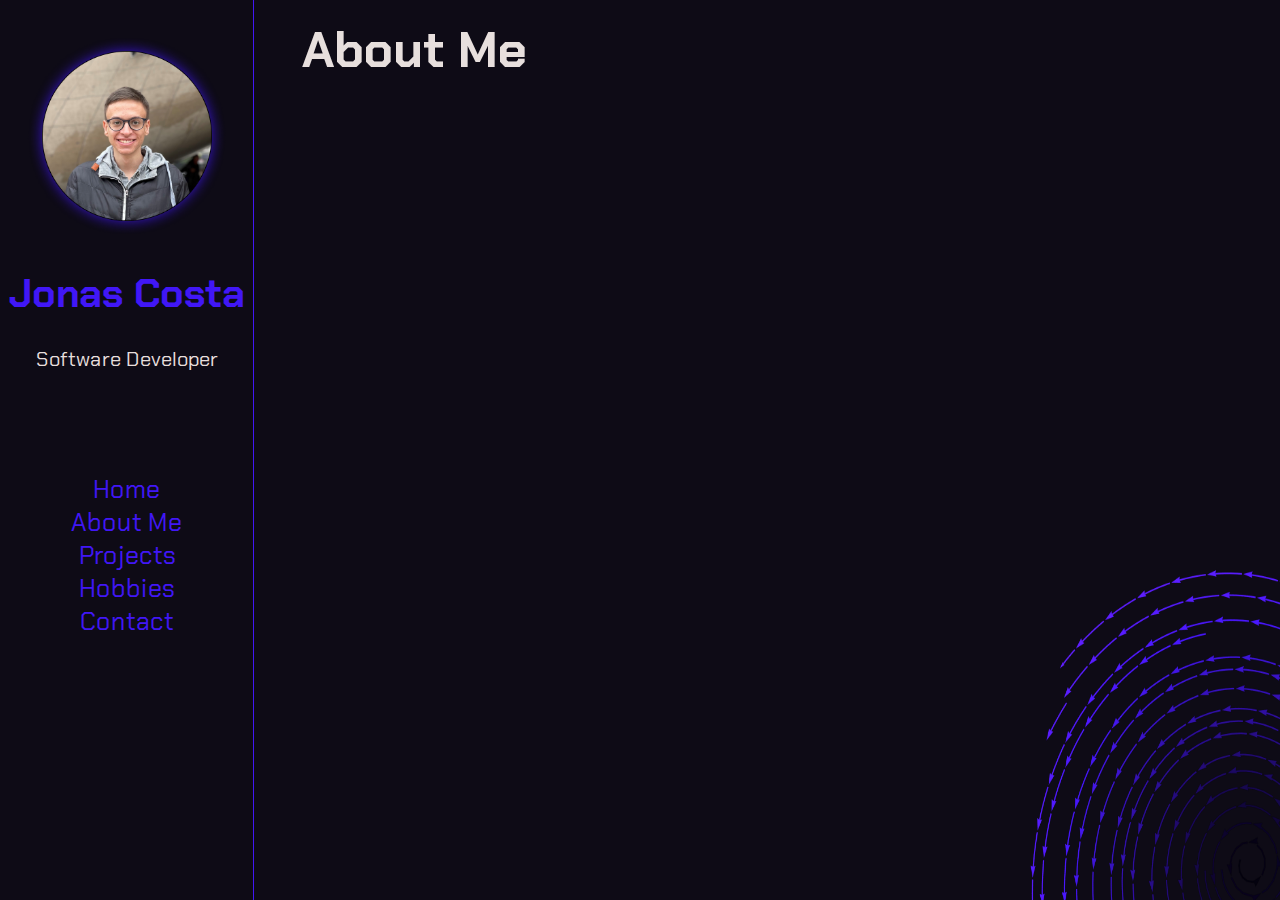
==== about_me.html @ b7066b82 "Change colors when page changes" ====
<!DOCTYPE html>

<head>
    <link rel="stylesheet" href="home_screen.css">
    <link rel="preconnect" href="https://fonts.googleapis.com">
    <link rel="preconnect" href="https://fonts.gstatic.com" crossorigin>
    <link href="https://fonts.googleapis.com/css2?family=Chakra+Petch:wght@300;700&display=swap" rel="stylesheet">
  </head>

  <body>
    <script src="script.js"></script>

    <div class="sidenav">
        <div class="jonas_headshot">
            <img class="headshot"src="jonas_photo.png" alt="Jonas Costa is a young white man, wearing round glasses and a black puffer jacket">
        </div>
    

        <h1>Jonas Costa</h1>
        <div class="job">
            <p>Software Developer</p>
        </div>

        <div class="main_menu">
            <a href="index.html">Home</a>
            <a href="about_me.html">About Me</a>
            <a href="projects.html">Projects</a>
            <a href="hobbies.html">Hobbies</a>
            <a href="contact.html">Contact</a>
        </div>
    </div>


    <img class="vector_image" src="vector_field.png" alt="Gradient of purple vectors going outwards in a circle">




  
    <!-- Page content -->
    <div class="main">
        <div class="title">
            <h2>About Me</h2>
        </div>
    </div>

</body>
---- home_screen.css ----
/* The sidebar menu */
.sidenav {
    height: 100%; /* Full-height: remove this if you want "auto" height */
    width: 19.79166%; /* Set the width of the sidebar */
    position: fixed; /* Fixed Sidebar (stay in place on scroll) */
    z-index: 1; /* Stay on top */
    top: 0; /* Stay at the top */
    left: 0;
    background-color: #0E0B16; /* Black */
    overflow-x: hidden; /* Disable horizontal scroll */
    padding-top: 20px;
    border-right: 1px solid #4117F6;
  }
  
  /* The navigation menu links */
  .sidenav a {
    text-decoration: none;
    font-size: 28;
    font-family: 'Chakra Petch', sans-serif, '300';
    color: #4117F6;
    display: block;
  }
  
  
  /* Style page content */
  .main {
    margin-left: 160px; /* Same as the width of the sidebar */
    padding: 0px 10px;
  }
  
  /* On smaller screens, where height is less than 450px, change the style of the sidebar (less padding and a smaller font size) */
  @media screen and (max-height: 450px) {
    .sidenav {padding-top: 15px;}
    .sidenav a {font-size: 18px;}
  }

  .jonas_headshot{
    margin-top: 6.296296296%;
    text-align: center;
  }

  .headshot{
    height: 200px;
    width: 200px;
  }

  h1{
    font-family: 'Chakra Petch', sans-serif, '700';
    text-align: center;
    font-size: 40px;
    color: #4117F6;
  }

  .job{
    font-family: 'Chakra Petch', sans-serif, '300';
    text-align: center;
    font-size: 20px;
    color: #E7DFDD;
  }

  .main_menu{
    text-align: center;
    margin-top: 40.11111%;
    left: 6.40625%;
    font-size: 25px;
  }


  body{
      background-color: #0E0B16;
  }

  .hi{
    font-family: 'Chakra Petch', sans-serif, '700';
    text-align: center;
    font-size: 60px;
    color: #E7DFDD;
    position: fixed;
    top: 15.895833333%;
    left: 26.574074074%;
  }

  .introduction_text{
    font-family: 'Chakra Petch', sans-serif, '300';
    text-align: left;
    font-size: 30px;
    color: #E7DFDD;
    position: fixed;
    top: 35.895833333%;
    left: 31.574074074%;
  }

  h2{
    font-family: 'Chakra Petch', sans-serif, '700';
    text-align: center;
    font-size: 50px;
    color: #E7DFDD;
    position: fixed;
    top: 1.895833333%;
    left: 23.574074074%;
    margin: 0%;
  }

  .vector_image{
    position: absolute; 
    bottom: 0px; 
    right: 0px;
    height: 37.543%;
    width: 20.83333%;
  }
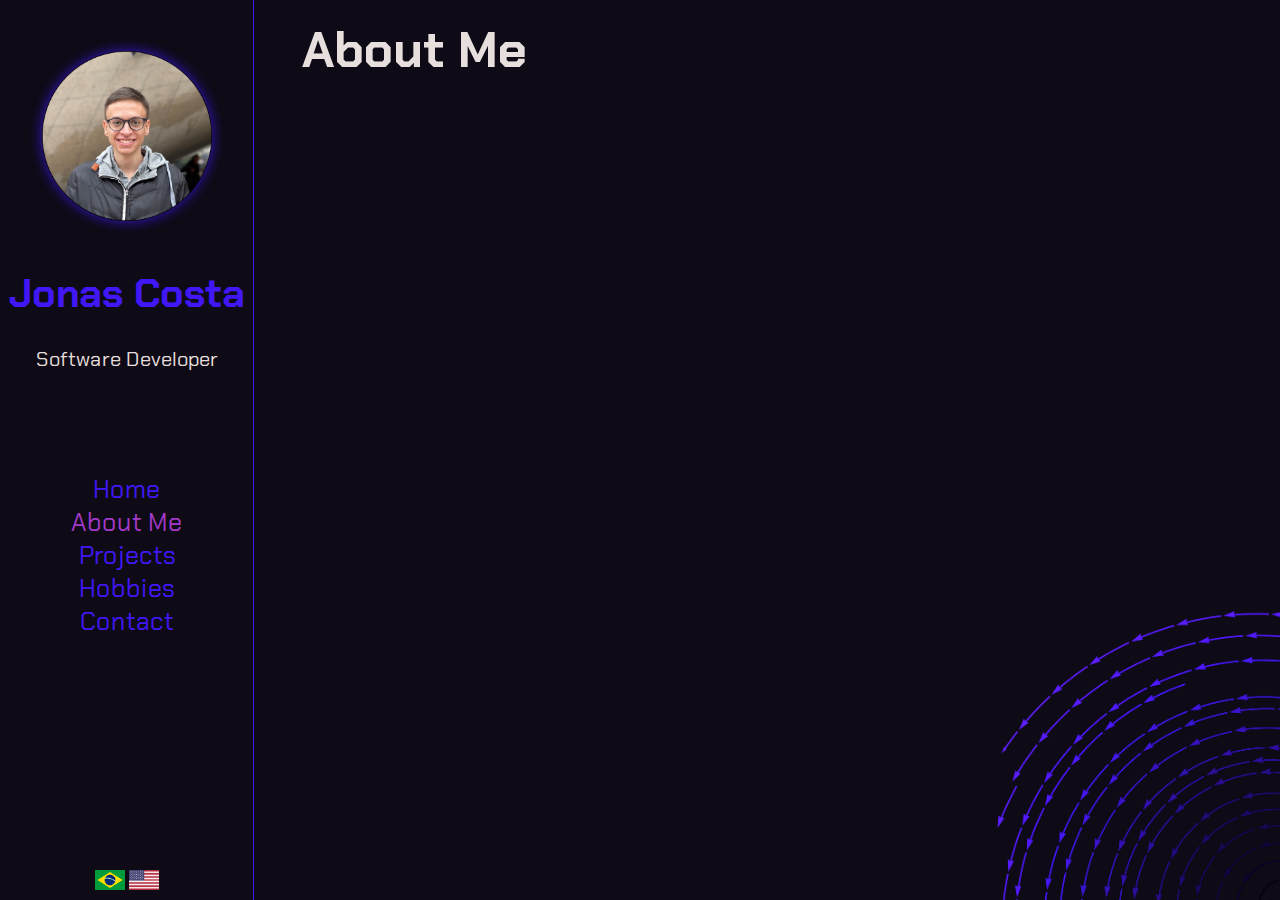
==== commit 70b0a3c3: "Added title, icons, and language flags to pages" ====
--- a/about_me.html
+++ b/about_me.html
@@ -1,6 +1,8 @@
 <!DOCTYPE html>
 
 <head>
+    <title>Jonas Costa - About Me</title>
+    <link rel="icon" href="vector_field.png">
     <link rel="stylesheet" href="home_screen.css">
     <link rel="preconnect" href="https://fonts.googleapis.com">
     <link rel="preconnect" href="https://fonts.gstatic.com" crossorigin>
@@ -8,7 +10,6 @@
   </head>
 
   <body>
-    <script src="script.js"></script>
 
     <div class="sidenav">
         <div class="jonas_headshot">
@@ -21,13 +22,25 @@
             <p>Software Developer</p>
         </div>
 
-        <div class="main_menu">
+        <div id="main_menu" class="main_menu">
             <a href="index.html">Home</a>
             <a href="about_me.html">About Me</a>
             <a href="projects.html">Projects</a>
             <a href="hobbies.html">Hobbies</a>
             <a href="contact.html">Contact</a>
         </div>
+
+        <div class="language">
+            <a href="#">
+                <img class="portuguese" src="brazil_flag.png" alt="Flag of Brazil">
+            </a>
+            
+            <a href="about_me.html">
+                <img class="english" src="usa_flag.png" alt="Flag of United States">
+            </a>
+            
+        </div>
+
     </div>
 
 
@@ -44,4 +57,6 @@
         </div>
     </div>
 
+    <script src="script.js"></script>
+
 </body>
--- a/home_screen.css
+++ b/home_screen.css
@@ -99,14 +99,34 @@
     top: 1.895833333%;
     left: 23.574074074%;
     margin: 0%;
+    z-index: 1;
   }
 
   .vector_image{
     position: absolute; 
     bottom: 0px; 
     right: 0px;
-    height: 37.543%;
-    width: 20.83333%;
+    height: 300px;
+    width: 300px;
+  }
+
+  .language{
+    position: absolute;
+    left: 50%;
+    bottom: 25px;
+    -webkit-transform: translateX(-50%);
+    transform: translateX(-50%)
+  }
+
+  .language a{
+    display:inline-block;
+  }
+
+  .portuguese, .english{
+    height: 20px;
+    width: 30px;
+   
+    
   }
   
 
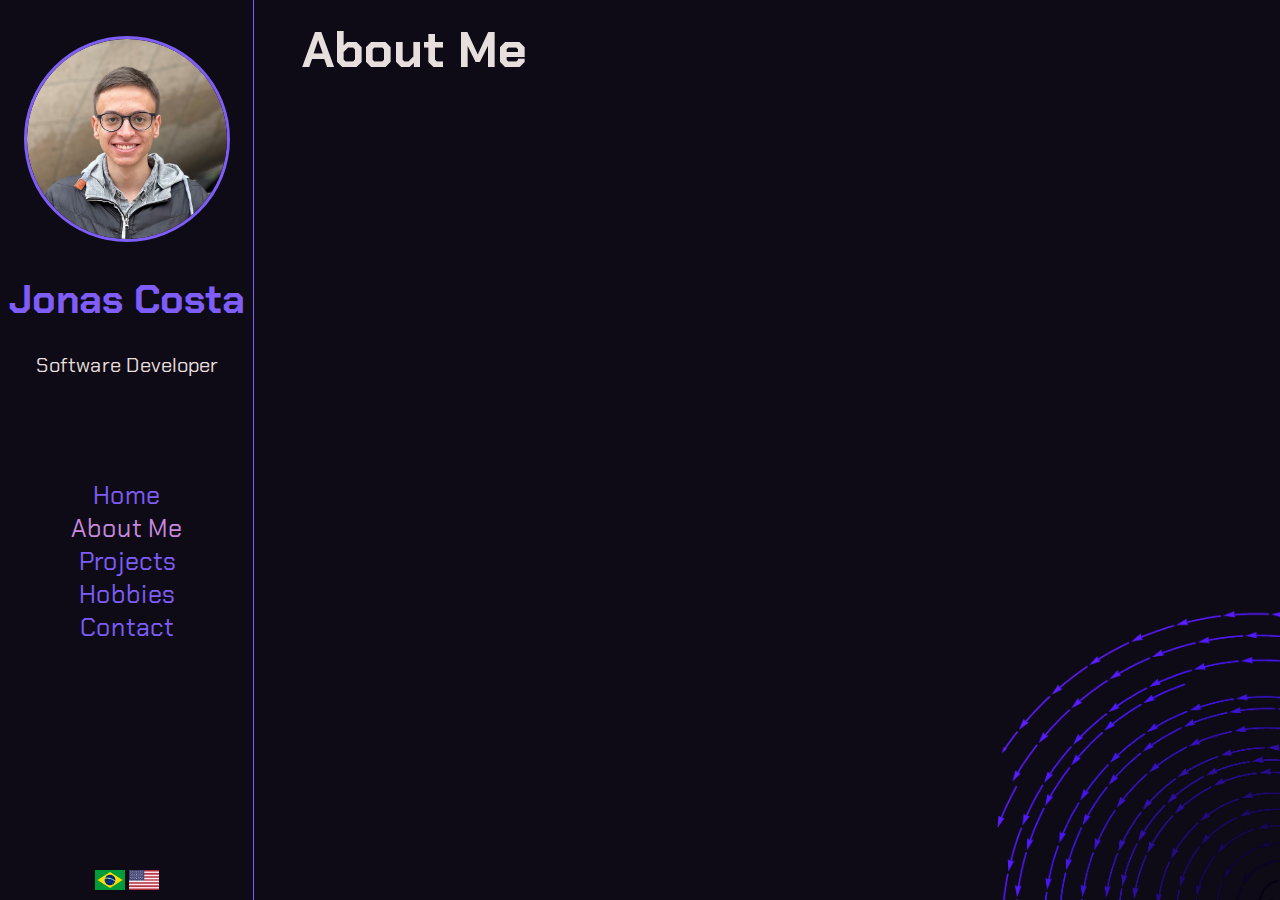
==== commit cb355ad2: "Fixed Accessibility Issues" ====
--- a/about_me.html
+++ b/about_me.html
@@ -1,4 +1,5 @@
 <!DOCTYPE html>
+<html lang="en"></html>
 
 <head>
     <title>Jonas Costa - About Me</title>
--- a/home_screen.css
+++ b/home_screen.css
@@ -9,7 +9,7 @@
     background-color: #0E0B16; /* Black */
     overflow-x: hidden; /* Disable horizontal scroll */
     padding-top: 20px;
-    border-right: 1px solid #4117F6;
+    border-right: 1px solid #7E5DF9;
   }
   
   /* The navigation menu links */
@@ -17,7 +17,7 @@
     text-decoration: none;
     font-size: 28;
     font-family: 'Chakra Petch', sans-serif, '300';
-    color: #4117F6;
+    color: #7E5DF9;
     display: block;
   }
   
@@ -42,13 +42,15 @@
   .headshot{
     height: 200px;
     width: 200px;
+    border-radius: 50%;
+    border: 3px solid #7E5DF9; 
   }
 
   h1{
     font-family: 'Chakra Petch', sans-serif, '700';
     text-align: center;
     font-size: 40px;
-    color: #4117F6;
+    color: #7E5DF9;
   }
 
   .job{
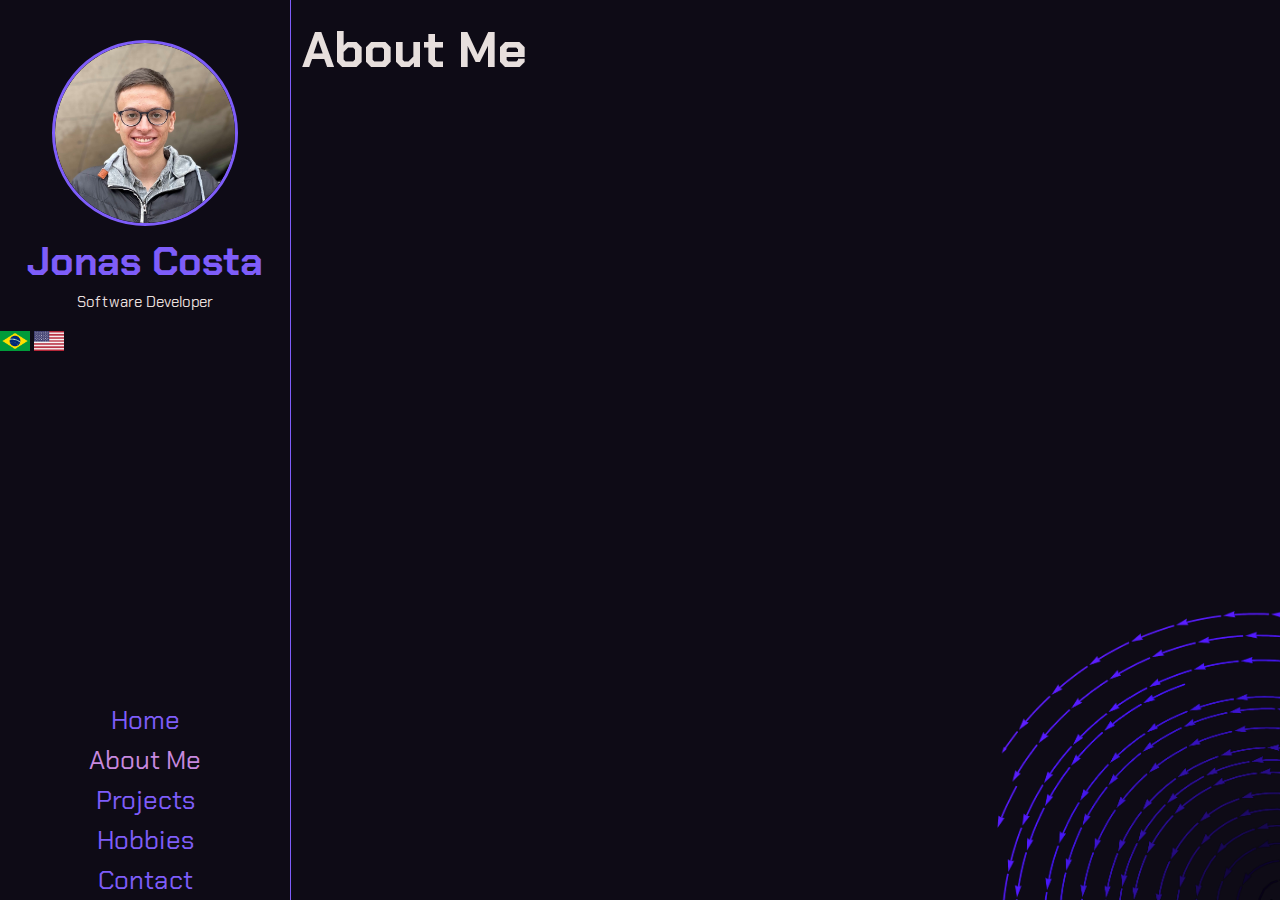
==== commit b6479035: "Contact page done" ====
--- a/about_me.html
+++ b/about_me.html
@@ -20,7 +20,7 @@
 
         <h1>Jonas Costa</h1>
         <div class="job">
-            <p>Software Developer</p>
+            Software Developer
         </div>
 
         <div id="main_menu" class="main_menu">
--- a/home_screen.css
+++ b/home_screen.css
@@ -1,31 +1,31 @@
 /* The sidebar menu */
 .sidenav {
     height: 100%; /* Full-height: remove this if you want "auto" height */
-    width: 19.79166%; /* Set the width of the sidebar */
+    width: 290px; /* Set the width of the sidebar */
     position: fixed; /* Fixed Sidebar (stay in place on scroll) */
     z-index: 1; /* Stay on top */
     top: 0; /* Stay at the top */
     left: 0;
     background-color: #0E0B16; /* Black */
     overflow-x: hidden; /* Disable horizontal scroll */
-    padding-top: 20px;
     border-right: 1px solid #7E5DF9;
   }
   
   /* The navigation menu links */
   .sidenav a {
     text-decoration: none;
-    font-size: 28;
+    font-size: 26px;
     font-family: 'Chakra Petch', sans-serif, '300';
     color: #7E5DF9;
     display: block;
+    line-height: 40px;
   }
   
   
   /* Style page content */
   .main {
-    margin-left: 160px; /* Same as the width of the sidebar */
-    padding: 0px 10px;
+    margin-left: 290px; /* Same as the width of the sidebar */
+    padding: 0px 0px;
   }
   
   /* On smaller screens, where height is less than 450px, change the style of the sidebar (less padding and a smaller font size) */
@@ -35,13 +35,13 @@
   }
 
   .jonas_headshot{
-    margin-top: 6.296296296%;
+    margin-top: 40px;
     text-align: center;
   }
 
   .headshot{
-    height: 200px;
-    width: 200px;
+    height: 180px;
+    width: 180px;
     border-radius: 50%;
     border: 3px solid #7E5DF9; 
   }
@@ -51,20 +51,27 @@
     text-align: center;
     font-size: 40px;
     color: #7E5DF9;
+    margin-top: 5px;
+    margin-bottom: 5px;
   }
 
   .job{
     font-family: 'Chakra Petch', sans-serif, '300';
     text-align: center;
-    font-size: 20px;
+    font-size: 15px;
     color: #E7DFDD;
+    margin-top: 0px;
+    margin-bottom: 0px;
   }
 
   .main_menu{
+    position: absolute;
+    bottom: 0px;
+    left: 0px;
+    right: 0px;
     text-align: center;
-    margin-top: 40.11111%;
-    left: 6.40625%;
     font-size: 25px;
+
   }
 
 
@@ -78,8 +85,8 @@
     font-size: 60px;
     color: #E7DFDD;
     position: fixed;
-    top: 15.895833333%;
-    left: 26.574074074%;
+    top: 137px;
+    left: 408px;
   }
 
   .introduction_text{
@@ -113,11 +120,7 @@
   }
 
   .language{
-    position: absolute;
-    left: 50%;
-    bottom: 25px;
-    -webkit-transform: translateX(-50%);
-    transform: translateX(-50%)
+    margin-top: 10px;
   }
 
   .language a{
@@ -127,9 +130,44 @@
   .portuguese, .english{
     height: 20px;
     width: 30px;
-   
+  }
+
+  .content_contact_page{
+    font-family: 'Chakra Petch', sans-serif, '300';
+    width: 700px;
+    height: 110px;
+    text-align: justify;
+    font-size: 22px;
+    color: #E7DFDD;
+    position: fixed;
+    top: 20%;
+    left: 25%;
+  }
+
+  
+  .contact_links{
+    position: fixed;
+    top: 37%;
+    left: 27%;
+  }
+
+  .contact_links a{
+      text-decoration: none;
+      font-size: 22px;
+      font-family: 'Chakra Petch', sans-serif, '300';
+      color: #7E5DF9;
+      display: block;
+      line-height: 50px;
+  }
+
+  .email_icon, .github_icon, .linkedin_icon{
+    height: 50px;
+    width: 50px;
+    float: left; 
+    margin-right: 10px;
     
   }
+
   
 
   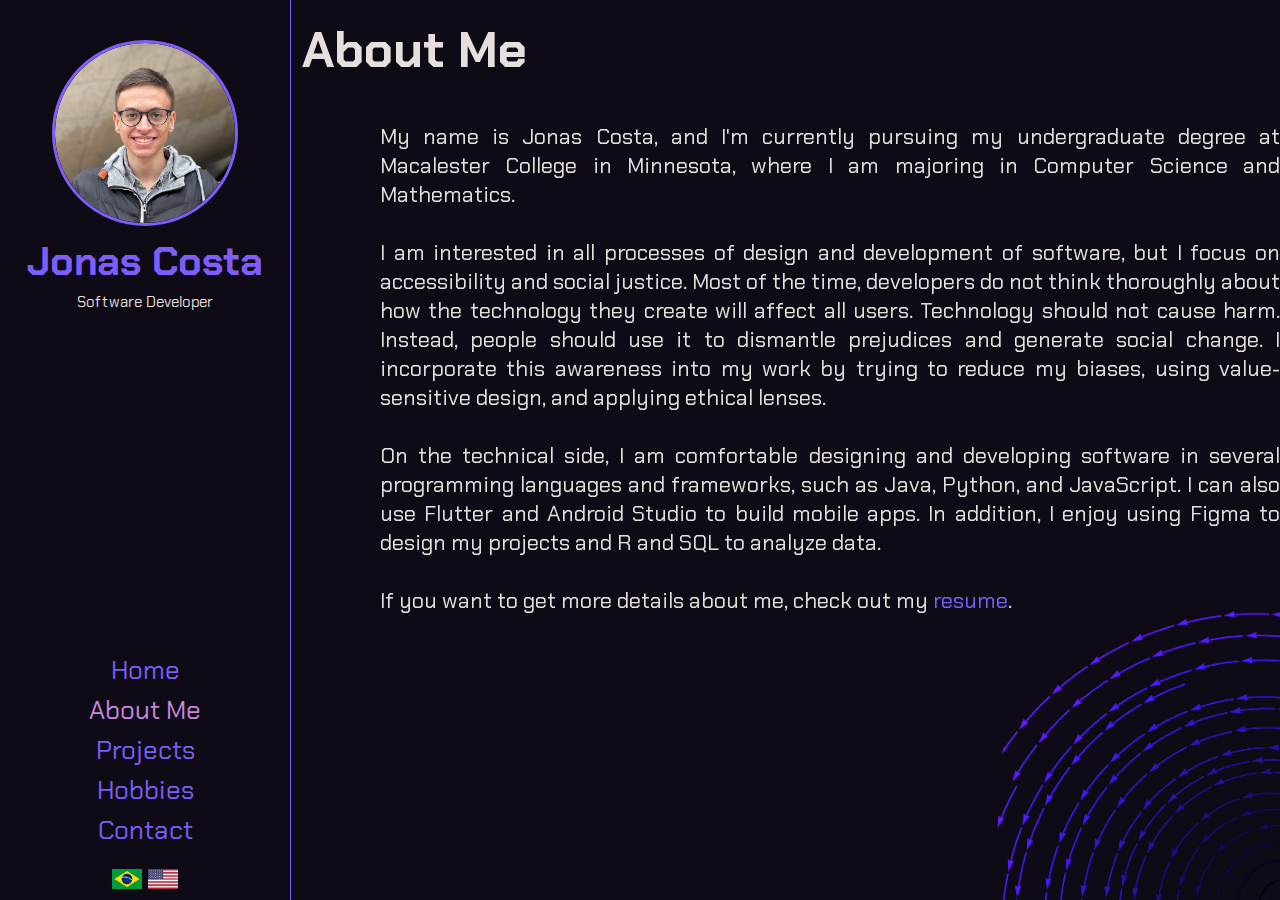
==== commit 076319ec: "Added content to About Me page" ====
--- a/about_me.html
+++ b/about_me.html
@@ -29,18 +29,21 @@
             <a href="projects.html">Projects</a>
             <a href="hobbies.html">Hobbies</a>
             <a href="contact.html">Contact</a>
+
+            <div class="language">
+                <a href="#">
+                    <img class="portuguese" src="brazil_flag.png" alt="Flag of Brazil">
+                </a>
+                
+                <a href="about_me.html">
+                    <img class="english" src="usa_flag.png" alt="Flag of United States">
+                </a>
+                
+            </div>
+
         </div>
 
-        <div class="language">
-            <a href="#">
-                <img class="portuguese" src="brazil_flag.png" alt="Flag of Brazil">
-            </a>
-            
-            <a href="about_me.html">
-                <img class="english" src="usa_flag.png" alt="Flag of United States">
-            </a>
-            
-        </div>
+        
 
     </div>
 
@@ -56,6 +59,17 @@
         <div class="title">
             <h2>About Me</h2>
         </div>
+
+        <div class="content_about_page">
+            <p>My name is Jonas Costa, and I'm currently pursuing my undergraduate degree at Macalester College in Minnesota, where I am majoring in Computer Science and Mathematics. 
+                <br><br>
+                I am interested in all processes of design and development of software, but I focus on accessibility and social justice. Most of the time, developers do not think thoroughly about how the technology they create will affect all users. Technology should not cause harm. Instead, people should use it to dismantle prejudices and generate social change. I incorporate this awareness into my work by trying to reduce my biases, using value-sensitive design, and applying ethical lenses. 
+                <br><br>
+                On the technical side, I am comfortable designing and developing software in several programming languages and frameworks, such as Java, Python, and JavaScript. I can also use Flutter and Android Studio to build mobile apps. In addition, I enjoy using Figma to design my projects and R and SQL to analyze data.
+                <br><br>
+                If you want to get more details about me, check out my <a class="resume_link" href="Jonas Costa - Resume.pdf"> resume</a>. </p>
+            
+        </div>
     </div>
 
     <script src="script.js"></script>
--- a/home_screen.css
+++ b/home_screen.css
@@ -140,8 +140,8 @@
     font-size: 22px;
     color: #E7DFDD;
     position: fixed;
-    top: 20%;
-    left: 25%;
+    top: 175px;
+    left: 380px;
   }
 
   
@@ -168,6 +168,23 @@
     
   }
 
+  .content_about_page{
+    font-family: 'Chakra Petch', sans-serif, '300';
+    width: 900px;
+    height: 800px;
+    text-align: justify;
+    font-size: 22px;
+    color: #E7DFDD;
+    position: fixed;
+    top: 100px;
+    left: 380px;
+  }
+
+  .resume_link{
+    text-decoration: none;
+    color: #7E5DF9;
+  }
+
   
 
   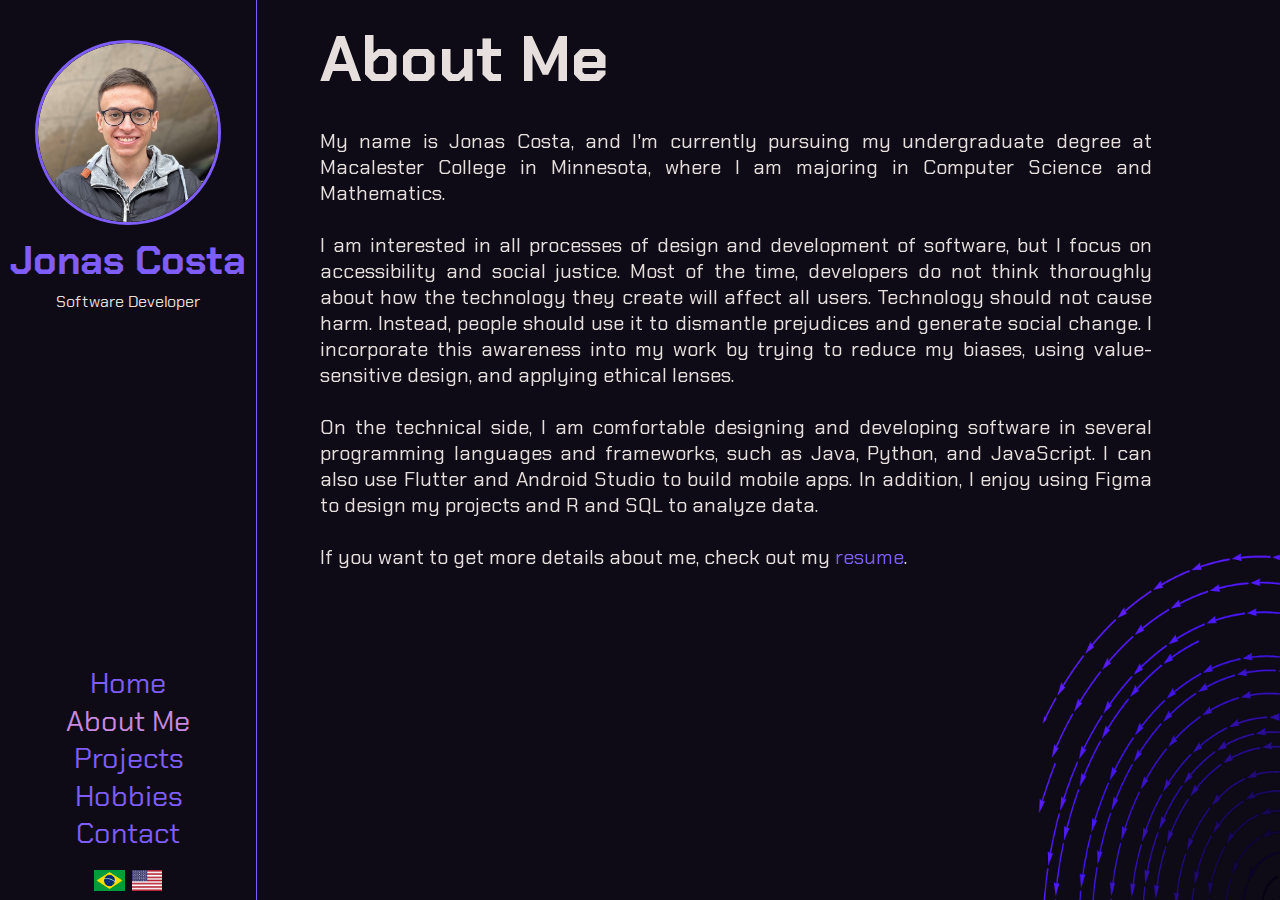
==== commit 5aaca677: "Organized Files" ====
--- a/about_me.html
+++ b/about_me.html
@@ -3,7 +3,7 @@
 
 <head>
     <title>Jonas Costa - About Me</title>
-    <link rel="icon" href="vector_field.png">
+    <link rel="icon" href="resources/vector_field.png">
     <link rel="stylesheet" href="home_screen.css">
     <link rel="preconnect" href="https://fonts.googleapis.com">
     <link rel="preconnect" href="https://fonts.gstatic.com" crossorigin>
@@ -14,7 +14,7 @@
 
     <div class="sidenav">
         <div class="jonas_headshot">
-            <img class="headshot"src="jonas_photo.png" alt="Jonas Costa is a young white man, wearing round glasses and a black puffer jacket">
+            <img class="headshot"src="resources/jonas_photo.png" alt="Jonas Costa is a young white man, wearing round glasses and a black puffer jacket">
         </div>
     
 
@@ -32,11 +32,11 @@
 
             <div class="language">
                 <a href="#">
-                    <img class="portuguese" src="brazil_flag.png" alt="Flag of Brazil">
+                    <img class="portuguese" src="resources/brazil_flag.png" alt="Flag of Brazil">
                 </a>
                 
                 <a href="about_me.html">
-                    <img class="english" src="usa_flag.png" alt="Flag of United States">
+                    <img class="english" src="resources/usa_flag.png" alt="Flag of United States">
                 </a>
                 
             </div>
@@ -48,7 +48,7 @@
     </div>
 
 
-    <img class="vector_image" src="vector_field.png" alt="Gradient of purple vectors going outwards in a circle">
+    <img class="vector_image" src="resources/vector_field.png" alt="Gradient of purple vectors going outwards in a circle">
 
 
 
@@ -60,14 +60,14 @@
             <h2>About Me</h2>
         </div>
 
-        <div class="content_about_page">
+        <div class="page_content">
             <p>My name is Jonas Costa, and I'm currently pursuing my undergraduate degree at Macalester College in Minnesota, where I am majoring in Computer Science and Mathematics. 
                 <br><br>
                 I am interested in all processes of design and development of software, but I focus on accessibility and social justice. Most of the time, developers do not think thoroughly about how the technology they create will affect all users. Technology should not cause harm. Instead, people should use it to dismantle prejudices and generate social change. I incorporate this awareness into my work by trying to reduce my biases, using value-sensitive design, and applying ethical lenses. 
                 <br><br>
                 On the technical side, I am comfortable designing and developing software in several programming languages and frameworks, such as Java, Python, and JavaScript. I can also use Flutter and Android Studio to build mobile apps. In addition, I enjoy using Figma to design my projects and R and SQL to analyze data.
                 <br><br>
-                If you want to get more details about me, check out my <a class="resume_link" href="Jonas Costa - Resume.pdf"> resume</a>. </p>
+                If you want to get more details about me, check out my <a class="resume_link" href="resources/Jonas Costa - Resume.pdf"> resume</a>. </p>
             
         </div>
     </div>
--- a/home_screen.css
+++ b/home_screen.css
@@ -1,38 +1,39 @@
+
 /* The sidebar menu */
 .sidenav {
     height: 100%; /* Full-height: remove this if you want "auto" height */
-    width: 290px; /* Set the width of the sidebar */
+    width: 20%; /* Set the width of the sidebar */
     position: fixed; /* Fixed Sidebar (stay in place on scroll) */
     z-index: 1; /* Stay on top */
     top: 0; /* Stay at the top */
     left: 0;
     background-color: #0E0B16; /* Black */
     overflow-x: hidden; /* Disable horizontal scroll */
+    overflow-y: auto;
     border-right: 1px solid #7E5DF9;
+    min-height: fit-content;
   }
   
   /* The navigation menu links */
   .sidenav a {
     text-decoration: none;
-    font-size: 26px;
+    font-size: 1.2em;
     font-family: 'Chakra Petch', sans-serif, '300';
     color: #7E5DF9;
     display: block;
-    line-height: 40px;
+    line-height: 1.3em;
   }
   
   
   /* Style page content */
   .main {
-    margin-left: 290px; /* Same as the width of the sidebar */
+    margin-left: 20%; /* Same as the width of the sidebar */
     padding: 0px 0px;
-  }
-  
-  /* On smaller screens, where height is less than 450px, change the style of the sidebar (less padding and a smaller font size) */
-  @media screen and (max-height: 450px) {
-    .sidenav {padding-top: 15px;}
-    .sidenav a {font-size: 18px;}
-  }
+    top: 0%;
+    bottom: 0%;
+    overflow-y: scroll;
+  }
+  
 
   .jonas_headshot{
     margin-top: 40px;
@@ -40,8 +41,8 @@
   }
 
   .headshot{
-    height: 180px;
-    width: 180px;
+    height: 15%;
+    width: 70%;
     border-radius: 50%;
     border: 3px solid #7E5DF9; 
   }
@@ -49,16 +50,16 @@
   h1{
     font-family: 'Chakra Petch', sans-serif, '700';
     text-align: center;
-    font-size: 40px;
-    color: #7E5DF9;
-    margin-top: 5px;
-    margin-bottom: 5px;
+    font-size: 2.5em;
+    color: #7E5DF9;
+    margin-top: .125em;
+    margin-bottom:.125em;
   }
 
   .job{
     font-family: 'Chakra Petch', sans-serif, '300';
     text-align: center;
-    font-size: 15px;
+    font-size: 1em;
     color: #E7DFDD;
     margin-top: 0px;
     margin-bottom: 0px;
@@ -70,8 +71,7 @@
     left: 0px;
     right: 0px;
     text-align: center;
-    font-size: 25px;
-
+    font-size: 1.5em;
   }
 
 
@@ -82,102 +82,90 @@
   .hi{
     font-family: 'Chakra Petch', sans-serif, '700';
     text-align: center;
-    font-size: 60px;
-    color: #E7DFDD;
-    position: fixed;
-    top: 137px;
-    left: 408px;
+    font-size: 4em;
+    color: #E7DFDD;
+    position: fixed;
+    top: 20%;
+    left: 27%;
   }
 
   .introduction_text{
     font-family: 'Chakra Petch', sans-serif, '300';
     text-align: left;
-    font-size: 30px;
-    color: #E7DFDD;
-    position: fixed;
-    top: 35.895833333%;
-    left: 31.574074074%;
+    font-size: 1.8em;
+    color: #E7DFDD;
+    position: fixed;
+    top: 35%;
+    left: 32%;
   }
 
   h2{
     font-family: 'Chakra Petch', sans-serif, '700';
     text-align: center;
-    font-size: 50px;
-    color: #E7DFDD;
-    position: fixed;
-    top: 1.895833333%;
-    left: 23.574074074%;
+    font-size: 4em;
+    color: #E7DFDD;
+    position: absolute;
+    top: 2%;
+    left: 25%;
     margin: 0%;
     z-index: 1;
   }
 
   .vector_image{
-    position: absolute; 
-    bottom: 0px; 
-    right: 0px;
-    height: 300px;
-    width: 300px;
+    position: fixed;
+    bottom: 0; 
+    right: 0;
+    height: 40%;
+    width: 20%;
   }
 
   .language{
     margin-top: 10px;
+    width: 100%;
   }
 
   .language a{
-    display:inline-block;
+    display:inline;
   }
 
   .portuguese, .english{
-    height: 20px;
-    width: 30px;
-  }
-
-  .content_contact_page{
-    font-family: 'Chakra Petch', sans-serif, '300';
-    width: 700px;
-    height: 110px;
-    text-align: justify;
-    font-size: 22px;
-    color: #E7DFDD;
-    position: fixed;
-    top: 175px;
-    left: 380px;
-  }
-
+    height: 8%;
+    width: 12%;
+  }
   
   .contact_links{
     position: fixed;
-    top: 37%;
-    left: 27%;
+    margin-top: 0.5em;
   }
 
   .contact_links a{
       text-decoration: none;
-      font-size: 22px;
+      font-size: 1.25em;
       font-family: 'Chakra Petch', sans-serif, '300';
       color: #7E5DF9;
       display: block;
-      line-height: 50px;
+      line-height: 2em;
   }
 
   .email_icon, .github_icon, .linkedin_icon{
-    height: 50px;
-    width: 50px;
+    height: 8%;
+    width: 8%;
     float: left; 
     margin-right: 10px;
     
   }
 
-  .content_about_page{
-    font-family: 'Chakra Petch', sans-serif, '300';
-    width: 900px;
-    height: 800px;
+  .page_content{
+    font-family: 'Chakra Petch', sans-serif, '300';
+    width: 65%;
+    height: 75%;
     text-align: justify;
-    font-size: 22px;
-    color: #E7DFDD;
-    position: fixed;
-    top: 100px;
-    left: 380px;
+    font-size: 1.25em;
+    color: #E7DFDD;
+    position: absolute;
+    top: 12%;
+    left: 25%;
+    bottom: 0;
   }
 
   .resume_link{
@@ -185,6 +173,38 @@
     color: #7E5DF9;
   }
 
+  h3{
+    text-decoration: none;
+    font-size: 1.5em;
+    font-family: 'Chakra Petch', sans-serif, '300';
+    color: #7E5DF9;
+    display: block;
+    top: 10%;
+    left: 25%;
+    margin-block-end: 0em;
+    margin-block-start: 50px;
+  }
+
+  .about_item_contents{
+    margin-block-end: 0;
+    margin-block-start: 50px;
+  }
+
+  .item_wrapper{
+    position: relative;
+    height: 30%;
+  }
+
+  .item_image{
+    float: left;
+    height: 100%;
+    width: auto;
+    margin-right: 20px;
+    border-radius: 20px;
+    border: 3px solid #7E5DF9;
+    
+  }
+
   
 
   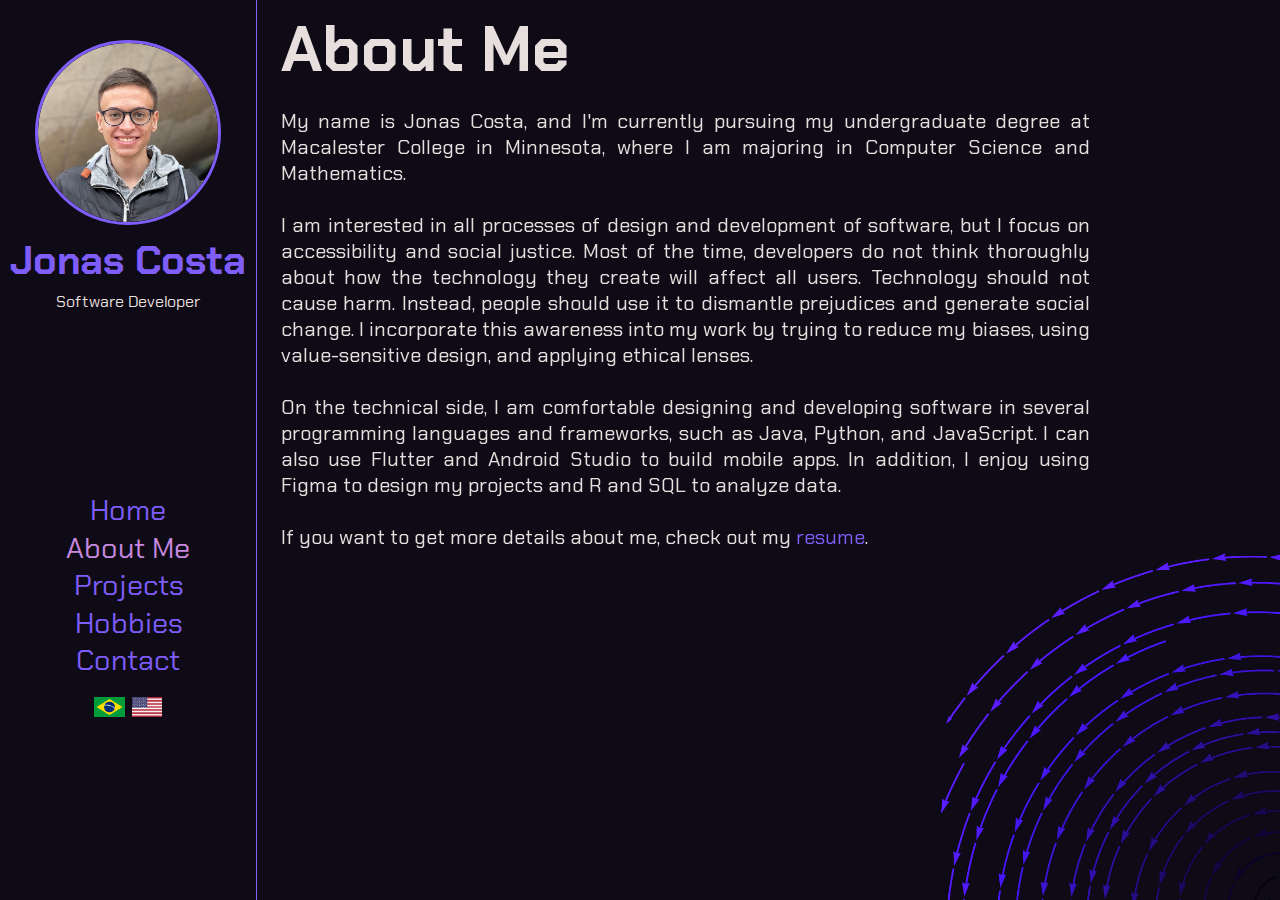
==== commit e94e4087: "Added pages in Portuguese" ====
--- a/about_me.html
+++ b/about_me.html
@@ -8,6 +8,7 @@
     <link rel="preconnect" href="https://fonts.googleapis.com">
     <link rel="preconnect" href="https://fonts.gstatic.com" crossorigin>
     <link href="https://fonts.googleapis.com/css2?family=Chakra+Petch:wght@300;700&display=swap" rel="stylesheet">
+    <meta http-equiv=”Content-Type” content=”text/html; charset=utf-8″>
   </head>
 
   <body>
@@ -31,12 +32,12 @@
             <a href="contact.html">Contact</a>
 
             <div class="language">
-                <a href="#">
-                    <img class="portuguese" src="resources/brazil_flag.png" alt="Flag of Brazil">
+                <a href="website_pt_br/about_me.html">
+                    <img class="portuguese" src="resources/brazil_flag.png" alt="Ver página em Português">
                 </a>
                 
                 <a href="about_me.html">
-                    <img class="english" src="resources/usa_flag.png" alt="Flag of United States">
+                    <img class="english" src="resources/usa_flag.png" alt="See page in English">
                 </a>
                 
             </div>
--- a/home_screen.css
+++ b/home_screen.css
@@ -31,7 +31,8 @@
     padding: 0px 0px;
     top: 0%;
     bottom: 0%;
-    overflow-y: scroll;
+    margin-bottom: 10%;
+    overflow-y: hidden;
   }
   
 
@@ -66,8 +67,9 @@
   }
 
   .main_menu{
-    position: absolute;
-    bottom: 0px;
+    position: relative;
+    bottom: -webkit-calc(-100% + 80%);
+    bottom:calc(-100% + 80%);
     left: 0px;
     right: 0px;
     text-align: center;
@@ -81,22 +83,26 @@
 
   .hi{
     font-family: 'Chakra Petch', sans-serif, '700';
-    text-align: center;
+    text-align: left;
     font-size: 4em;
     color: #E7DFDD;
-    position: fixed;
-    top: 20%;
-    left: 27%;
+    position: relative;
+    margin-top: 15%;
+    margin-left: 15%;
+  }
+
+  #greetings{
+    margin-block-end: 0;
   }
 
   .introduction_text{
     font-family: 'Chakra Petch', sans-serif, '300';
-    text-align: left;
+    width: 50%;
+    text-align: justify;
     font-size: 1.8em;
     color: #E7DFDD;
-    position: fixed;
-    top: 35%;
-    left: 32%;
+    position: relative;
+    margin-left: 20%;
   }
 
   h2{
@@ -104,11 +110,11 @@
     text-align: center;
     font-size: 4em;
     color: #E7DFDD;
-    position: absolute;
-    top: 2%;
-    left: 25%;
+    position: relative;
     margin: 0%;
-    z-index: 1;
+    margin-left: 20px;
+    overflow: hidden;
+    float: left;
   }
 
   .vector_image{
@@ -116,7 +122,7 @@
     bottom: 0; 
     right: 0;
     height: 40%;
-    width: 20%;
+    width: auto;
   }
 
   .language{
@@ -134,7 +140,7 @@
   }
   
   .contact_links{
-    position: fixed;
+    position: relative;
     margin-top: 0.5em;
   }
 
@@ -148,8 +154,8 @@
   }
 
   .email_icon, .github_icon, .linkedin_icon{
-    height: 8%;
-    width: 8%;
+    height: 5%;
+    width: 5%;
     float: left; 
     margin-right: 10px;
     
@@ -157,15 +163,17 @@
 
   .page_content{
     font-family: 'Chakra Petch', sans-serif, '300';
-    width: 65%;
-    height: 75%;
+    position: relative;
+    height: 100%;
+    width: 80%;
     text-align: justify;
     font-size: 1.25em;
     color: #E7DFDD;
-    position: absolute;
-    top: 12%;
-    left: 25%;
     bottom: 0;
+    margin-left: 20px;
+    margin-top: 100px;
+    margin-right: 50px;
+    overflow: visible;
   }
 
   .resume_link{
@@ -179,8 +187,6 @@
     font-family: 'Chakra Petch', sans-serif, '300';
     color: #7E5DF9;
     display: block;
-    top: 10%;
-    left: 25%;
     margin-block-end: 0em;
     margin-block-start: 50px;
   }
@@ -191,18 +197,20 @@
   }
 
   .item_wrapper{
-    position: relative;
-    height: 30%;
+    height: 20%;
+    width: auto; 
+    display: inline-block;
   }
 
   .item_image{
     float: left;
-    height: 100%;
-    width: auto;
+    max-width: 20%;
+    max-height: auto;
+    margin-top: 20px;
     margin-right: 20px;
     border-radius: 20px;
-    border: 3px solid #7E5DF9;
-    
+    border: 3px solid #7E5DF9;  
+    object-fit: cover;
   }
 
   
